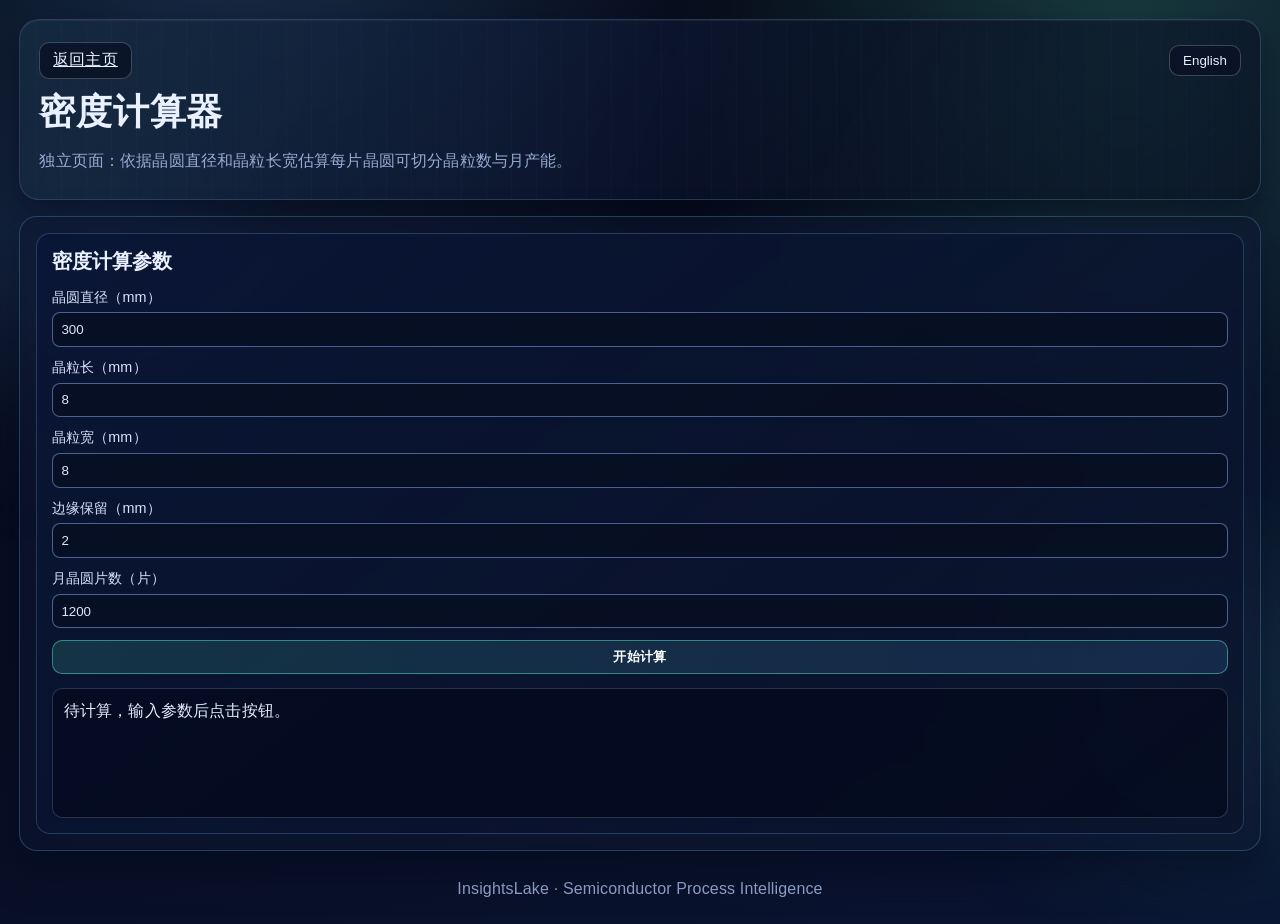
==== docs/density.html @ bc9fe577 "feat: Revamp InsightsLake platform with new density and yield calculators - Updated index.html to re" ====
<!DOCTYPE html>
<html lang="zh-CN">
  <head>
    <meta charset="UTF-8" />
    <meta name="viewport" content="width=device-width, initial-scale=1.0" />
    <title>InsightsLake 密度计算器</title>
    <link rel="stylesheet" href="styles.css" />
  </head>
  <body>
    <div class="noise"></div>
    <div class="orb orb-1"></div>
    <div class="orb orb-2"></div>

    <header class="hero">
      <div class="hero-band">
        <a class="ghost-btn" href="index.html" data-i18n="backHome">返回主页</a>
        <button id="langSwitch" class="ghost-btn" type="button" data-i18n="lang.en">English</button>
      </div>
      <h1 data-i18n="densityPageTitle">密度计算器</h1>
      <p data-i18n="densityPageDesc">独立页面：依据晶圆直径和晶粒长宽估算每片晶圆可切分晶粒数与月产能。</p>
    </header>

    <main class="panel">
      <article class="glass-card">
        <h2 data-i18n="densityFormTitle">密度计算参数</h2>
        <form id="densityForm" autocomplete="off">
          <label>
            <span data-i18n="densityWafer">晶圆直径（mm）</span>
            <input type="number" id="waferDiameter" min="100" max="500" step="10" value="300" />
          </label>
          <label>
            <span data-i18n="densityDieL">晶粒长（mm）</span>
            <input type="number" id="dieLength" min="0.1" step="0.05" value="8" />
          </label>
          <label>
            <span data-i18n="densityDieW">晶粒宽（mm）</span>
            <input type="number" id="dieWidth" min="0.1" step="0.05" value="8" />
          </label>
          <label>
            <span data-i18n="densityEdge">边缘保留（mm）</span>
            <input type="number" id="edgeAllowance" min="0" step="0.5" value="2" />
          </label>
          <label>
            <span data-i18n="waferPerMonth">月晶圆片数（片）</span>
            <input type="number" id="waferPerMonth" min="1" step="1" value="1200" />
          </label>
          <button type="submit" class="primary-btn" data-i18n="btnRunDensity">开始计算</button>
        </form>
        <div class="result" id="densityResult" data-i18n="densityInitial">
          待计算，输入参数后点击按钮。
        </div>
      </article>
    </main>

    <footer>
      <p data-i18n="footer">InsightsLake · Semiconductor Process Intelligence</p>
    </footer>

    <script src="i18n.js"></script>
    <script src="density.js"></script>
  </body>
</html>
---- docs/styles.css ----
:root {
  --bg-1: #050813;
  --bg-2: #0a1432;
  --bg-panel: rgba(13, 22, 49, 0.55);
  --line: rgba(122, 200, 255, 0.25);
  --text-main: #e9f0ff;
  --text-dim: #99aad2;
  --accent-a: #5df7cb;
  --accent-b: #5ea4ff;
  --accent-c: #8a7cff;
  --danger: #ffb347;
  --shadow-soft: rgba(3, 8, 24, 0.55);
  font-family: "Segoe UI", "PingFang SC", "Hiragino Sans GB", "Microsoft YaHei", sans-serif;
}

*,
*::before,
*::after {
  box-sizing: border-box;
}

body {
  margin: 0;
  min-height: 100vh;
  color: var(--text-main);
  background:
    radial-gradient(circle at 18% -8%, rgba(89, 174, 255, 0.22), transparent 35%),
    radial-gradient(circle at 88% 5%, rgba(93, 247, 203, 0.2), transparent 32%),
    linear-gradient(160deg, var(--bg-1), var(--bg-2));
  padding: 1.2rem;
  display: flex;
  flex-direction: column;
  gap: 1rem;
  letter-spacing: 0.01em;
}

.noise {
  position: fixed;
  inset: 0;
  pointer-events: none;
  background-image: radial-gradient(rgba(255, 255, 255, 0.08) 0.8px, transparent 0.8px);
  background-size: 4px 4px;
  opacity: 0.08;
  z-index: -2;
}

.orb {
  position: fixed;
  border-radius: 999px;
  filter: blur(70px);
  opacity: 0.36;
  pointer-events: none;
  z-index: -1;
}

.orb-1 {
  width: 440px;
  height: 440px;
  background: radial-gradient(circle, rgba(94, 164, 255, 0.54), transparent 70%);
  left: -150px;
  top: 40px;
}

.orb-2 {
  width: 520px;
  height: 520px;
  background: radial-gradient(circle, rgba(93, 247, 203, 0.45), transparent 70%);
  right: -190px;
  top: 420px;
}

.hero {
  position: relative;
  overflow: hidden;
  z-index: 0;
  border: 1px solid rgba(149, 190, 255, 0.22);
  background: linear-gradient(136deg, rgba(15, 24, 52, 0.76), rgba(7, 12, 29, 0.55));
  border-radius: 20px;
  padding: 1.35rem 1.2rem;
  box-shadow: inset 0 1px 0 rgba(255, 255, 255, 0.06), 0 16px 36px var(--shadow-soft);
  backdrop-filter: blur(6px);
}

.hero::before {
  content: "";
  position: absolute;
  inset: -8px;
  z-index: -1;
  pointer-events: none;
  background:
    linear-gradient(120deg, rgba(93, 247, 203, 0.15), rgba(93, 164, 255, 0.08) 40%, transparent 68%),
    repeating-linear-gradient(90deg, transparent 0 24px, rgba(93, 164, 255, 0.06) 24px 25px);
  opacity: 0.5;
}

.hero-band {
  display: flex;
  justify-content: space-between;
  align-items: center;
  gap: 1rem;
}

.hero-links {
  margin-top: 0.9rem;
  display: flex;
  gap: 0.6rem;
  flex-wrap: wrap;
}

.eyebrow {
  margin: 0;
  color: var(--accent-b);
  text-transform: uppercase;
  letter-spacing: 0.25em;
  font-size: 0.78rem;
}

h1 {
  margin: 0.55rem 0 0.6rem;
  font-size: clamp(1.6rem, 2.8vw, 2.4rem);
  font-weight: 600;
  letter-spacing: 0.02em;
}

p {
  margin: 0.2rem 0;
  color: var(--text-dim);
  line-height: 1.7;
}

.hero p {
  max-width: 980px;
}

.hero-metrics {
  margin-top: 1rem;
  display: flex;
  gap: 0.8rem;
  flex-wrap: wrap;
}

.hero-metrics div {
  border: 1px solid rgba(148, 195, 255, 0.3);
  border-radius: 10px;
  padding: 0.55rem 0.7rem;
  background: rgba(13, 24, 56, 0.6);
  color: #e8f1ff;
  font-size: 0.9rem;
}

.hero-metrics strong {
  color: #ffffff;
}

.ghost-btn,
.primary-btn {
  border: 1px solid rgba(255, 255, 255, 0.22);
  color: var(--text-main);
  background: rgba(11, 18, 38, 0.8);
  border-radius: 10px;
  padding: 0.45rem 0.8rem;
  cursor: pointer;
  transition: 160ms ease;
}

.ghost-btn:hover,
.primary-btn:hover {
  border-color: var(--accent-b);
  box-shadow: 0 0 0 2px rgba(94, 164, 255, 0.2);
}

.primary-btn {
  border-color: rgba(93, 247, 203, 0.45);
  background: linear-gradient(90deg, rgba(93, 247, 203, 0.14), rgba(93, 164, 255, 0.14));
  color: #fff;
  font-weight: 600;
  letter-spacing: 0.02em;
}

main {
  display: grid;
  gap: 1rem;
}

.panel {
  border: 1px solid var(--line);
  background: var(--bg-panel);
  border-radius: 18px;
  padding: 1rem;
  box-shadow: 0 20px 38px rgba(3, 10, 27, 0.55);
  position: relative;
  animation: riseIn 0.45s ease both;
  backdrop-filter: blur(4px);
}

h2 {
  margin: 0;
  font-size: 1.23rem;
}

.report-grid {
  margin-top: 0.85rem;
  display: grid;
  grid-template-columns: repeat(2, minmax(220px, 1fr));
  gap: 0.75rem;
}

.report-card {
  display: block;
  text-decoration: none;
  border: 1px solid rgba(93, 164, 255, 0.22);
  border-radius: 14px;
  padding: 0.95rem;
  background: linear-gradient(145deg, rgba(17, 31, 68, 0.72), rgba(14, 22, 50, 0.55));
  color: var(--text-main);
  position: relative;
  transition: transform 180ms ease, border-color 180ms ease, box-shadow 180ms ease;
  animation: riseIn 0.45s ease both;
}

.report-card:hover {
  border-color: rgba(93, 247, 203, 0.6);
  box-shadow: 0 12px 24px rgba(93, 247, 203, 0.15);
  transform: translateY(-4px);
}

.report-card .chip {
  display: inline-flex;
  border-radius: 999px;
  padding: 0.2rem 0.55rem;
  margin: 0 0 0.65rem;
  background: rgba(93, 247, 203, 0.2);
  border: 1px solid rgba(93, 247, 203, 0.6);
  font-size: 0.76rem;
  color: #d7fff0;
}

.report-card h3 {
  margin: 0.2rem 0 0.45rem;
}

.report-card span {
  color: var(--accent-b);
  font-size: 0.92rem;
}

.panel-head {
  display: flex;
  justify-content: space-between;
  align-items: flex-end;
  gap: 0.85rem;
  flex-wrap: wrap;
}

.controls {
  display: flex;
  gap: 0.7rem;
  flex-wrap: wrap;
  align-items: center;
}

label {
  color: #d9e3f9;
  font-size: 0.9rem;
  display: flex;
  flex-direction: column;
  gap: 0.35rem;
  min-width: 130px;
}

select,
input {
  border: 1px solid rgba(146, 178, 255, 0.5);
  background: rgba(8, 14, 32, 0.72);
  color: #dbe6ff;
  border-radius: 8px;
  padding: 0.55rem;
  outline: none;
}

select:focus,
input:focus {
  border-color: var(--accent-b);
  box-shadow: 0 0 0 2px rgba(94, 164, 255, 0.15);
}

.muted {
  margin: 0.55rem 0 0.3rem;
  color: #95a9d6;
  font-size: 0.92rem;
}

.table-wrap {
  margin-top: 0.55rem;
  overflow-x: auto;
}

table {
  width: 100%;
  min-width: 1020px;
  border-collapse: collapse;
}

.table-wrap {
  border: 1px solid rgba(95, 151, 255, 0.18);
  border-radius: 12px;
  overflow: auto;
  box-shadow: inset 0 0 0 1px rgba(255, 255, 255, 0.02);
}

th,
td {
  padding: 0.72rem 0.5rem;
  border-bottom: 1px solid rgba(255, 255, 255, 0.09);
  text-align: left;
  white-space: nowrap;
  font-size: 0.9rem;
}

th {
  color: #b8cbfb;
  font-weight: 500;
  background: rgba(9, 16, 35, 0.9);
  position: sticky;
  top: 0;
}

tbody tr:hover {
  background: rgba(255, 255, 255, 0.05);
}

@keyframes riseIn {
  from {
    opacity: 0;
    transform: translateY(14px);
  }
  to {
    opacity: 1;
    transform: translateY(0);
  }
}

@keyframes orbDrift {
  from {
    transform: translateY(0);
  }
  to {
    transform: translateY(24px);
  }
}

.orb-1 {
  animation: orbDrift 18s ease-in-out infinite alternate;
}

.orb-2 {
  animation: orbDrift 20s ease-in-out infinite alternate-reverse;
}

.grid-2 {
  display: grid;
  gap: 0.8rem;
  grid-template-columns: repeat(2, minmax(0, 1fr));
}

.glass-card {
  border: 1px solid rgba(129, 183, 255, 0.24);
  border-radius: 14px;
  padding: 0.9rem;
  background: linear-gradient(142deg, rgba(10, 22, 54, 0.88), rgba(10, 18, 40, 0.56));
}

form {
  display: grid;
  gap: 0.7rem;
  margin-top: 0.8rem;
}

.result {
  margin-top: 0.9rem;
  background: rgba(4, 10, 28, 0.68);
  border: 1px solid rgba(255, 255, 255, 0.16);
  border-radius: 10px;
  padding: 0.7rem;
  min-height: 130px;
  color: #e4edff;
}

.metric-row {
  margin-top: 0.4rem;
  border-top: 1px dashed rgba(255, 255, 255, 0.16);
  padding-top: 0.4rem;
  display: flex;
  justify-content: space-between;
  gap: 0.6rem;
}

.chart-wrap {
  margin-top: 0.9rem;
  border: 1px solid rgba(120, 180, 255, 0.22);
  border-radius: 10px;
  padding: 0.75rem;
  background: rgba(3, 10, 24, 0.68);
}

#yieldChart {
  width: 100%;
  height: 320px;
  border-radius: 8px;
  display: block;
  border: 1px solid rgba(255, 255, 255, 0.1);
}

footer {
  margin-top: 0.3rem;
  text-align: center;
  color: #93a4d0;
}

@media (max-width: 940px) {
  body {
    padding: 0.8rem;
  }

  .grid-2,
  .report-grid {
    grid-template-columns: 1fr;
  }

  .hero {
    border-radius: 16px;
  }

  .hero-links {
    flex-direction: column;
    align-items: flex-start;
  }

  .table-wrap {
    border-radius: 10px;
  }
}
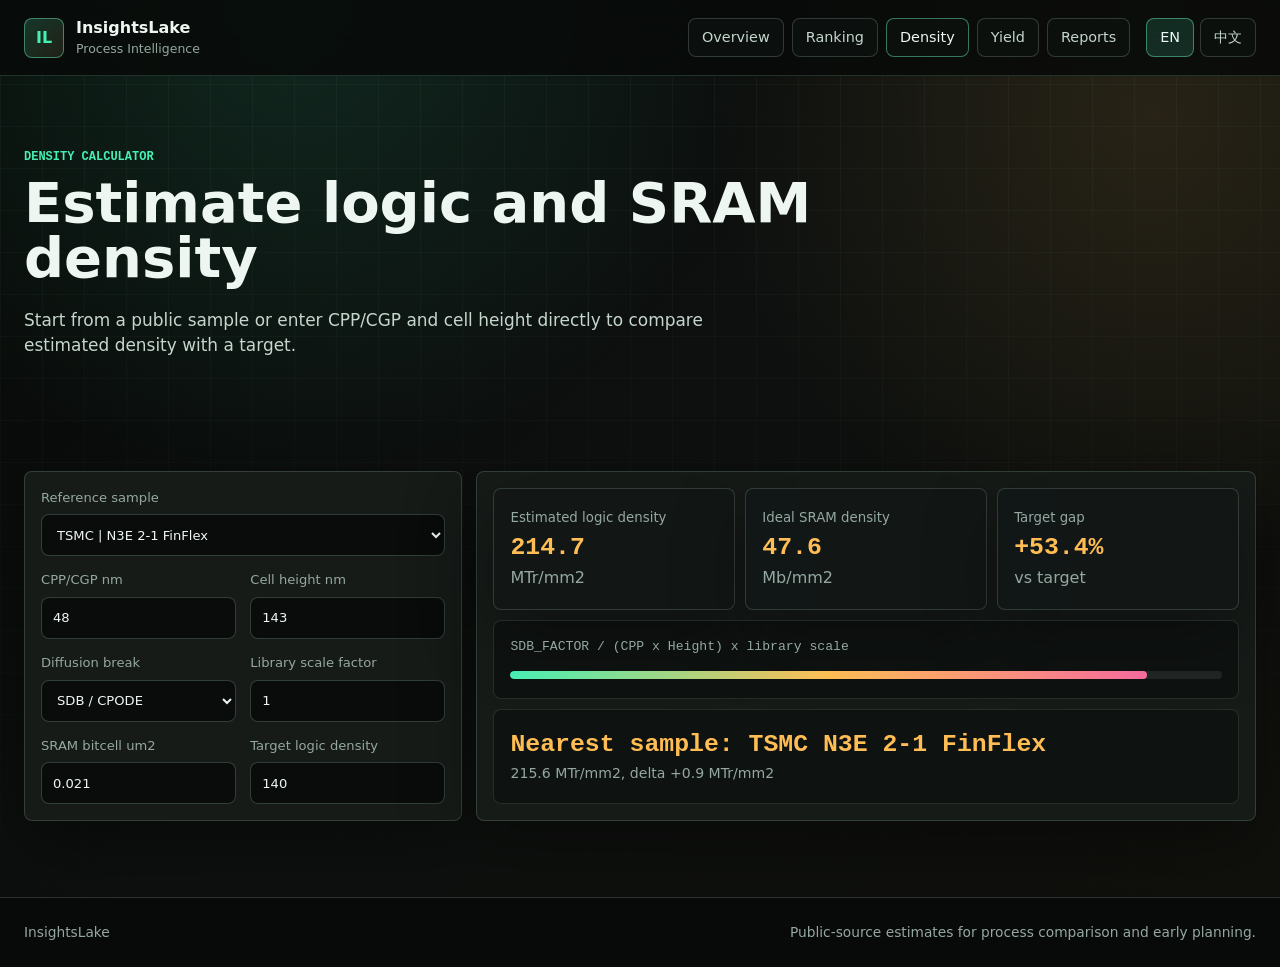
==== commit f2be2bc2: "Refactor documentation structure and add new pages for density calculator, ranking, yield analyzer, " ====
--- a/docs/density.html
+++ b/docs/density.html
@@ -1,62 +1,115 @@
-<!DOCTYPE html>
-<html lang="zh-CN">
+<!doctype html>
+<html lang="en">
   <head>
-    <meta charset="UTF-8" />
-    <meta name="viewport" content="width=device-width, initial-scale=1.0" />
-    <title>InsightsLake 密度计算器</title>
-    <link rel="stylesheet" href="styles.css" />
+    <meta charset="utf-8" />
+    <meta name="viewport" content="width=device-width, initial-scale=1" />
+    <title>Density Calculator | InsightsLake</title>
+    <meta name="description" content="Logic and SRAM density calculator for semiconductor process planning." />
+    <link rel="stylesheet" href="assets/css/styles.css" />
   </head>
-  <body>
-    <div class="noise"></div>
-    <div class="orb orb-1"></div>
-    <div class="orb orb-2"></div>
+  <body data-page="density">
+    <div class="shell-grid" aria-hidden="true"></div>
 
-    <header class="hero">
-      <div class="hero-band">
-        <a class="ghost-btn" href="index.html" data-i18n="backHome">返回主页</a>
-        <button id="langSwitch" class="ghost-btn" type="button" data-i18n="lang.en">English</button>
+    <header class="topbar">
+      <a class="brand" href="index.html" aria-label="InsightsLake">
+        <span class="brand-mark">IL</span>
+        <span>
+          <strong>InsightsLake</strong>
+          <small data-i18n="brand.subtitle">Process Intelligence</small>
+        </span>
+      </a>
+      <nav class="nav-links" aria-label="Primary navigation">
+        <a data-nav="home" data-i18n="nav.home" href="index.html">Overview</a>
+        <a data-nav="ranking" data-i18n="nav.ranking" href="ranking.html">Ranking</a>
+        <a data-nav="density" data-i18n="nav.density" href="density.html">Density</a>
+        <a data-nav="yield" data-i18n="nav.yield" href="yield.html">Yield</a>
+        <a data-nav="reports" data-i18n="nav.reports" href="reports.html">Reports</a>
+      </nav>
+      <div class="lang-switch" aria-label="Language">
+        <button type="button" data-lang="en">EN</button>
+        <button type="button" data-lang="zh">中文</button>
       </div>
-      <h1 data-i18n="densityPageTitle">密度计算器</h1>
-      <p data-i18n="densityPageDesc">独立页面：依据晶圆直径和晶粒长宽估算每片晶圆可切分晶粒数与月产能。</p>
     </header>
 
-    <main class="panel">
-      <article class="glass-card">
-        <h2 data-i18n="densityFormTitle">密度计算参数</h2>
-        <form id="densityForm" autocomplete="off">
-          <label>
-            <span data-i18n="densityWafer">晶圆直径（mm）</span>
-            <input type="number" id="waferDiameter" min="100" max="500" step="10" value="300" />
-          </label>
-          <label>
-            <span data-i18n="densityDieL">晶粒长（mm）</span>
-            <input type="number" id="dieLength" min="0.1" step="0.05" value="8" />
-          </label>
-          <label>
-            <span data-i18n="densityDieW">晶粒宽（mm）</span>
-            <input type="number" id="dieWidth" min="0.1" step="0.05" value="8" />
-          </label>
-          <label>
-            <span data-i18n="densityEdge">边缘保留（mm）</span>
-            <input type="number" id="edgeAllowance" min="0" step="0.5" value="2" />
-          </label>
-          <label>
-            <span data-i18n="waferPerMonth">月晶圆片数（片）</span>
-            <input type="number" id="waferPerMonth" min="1" step="1" value="1200" />
-          </label>
-          <button type="submit" class="primary-btn" data-i18n="btnRunDensity">开始计算</button>
-        </form>
-        <div class="result" id="densityResult" data-i18n="densityInitial">
-          待计算，输入参数后点击按钮。
+    <main>
+      <section class="page-hero">
+        <p class="eyebrow" data-i18n="density.eyebrow">DENSITY CALCULATOR</p>
+        <h1 data-i18n="density.title">Estimate logic and SRAM density</h1>
+        <p class="lead" data-i18n="density.lead">
+          Start from a public sample or enter CPP/CGP and cell height directly to compare estimated density with a target.
+        </p>
+      </section>
+
+      <section class="tool-band page-section">
+        <div class="tool-grid">
+          <form id="densityForm" class="tool-panel">
+            <label class="wide">
+              <span data-i18n="density.reference">Reference sample</span>
+              <select id="presetSelect"></select>
+            </label>
+            <label>
+              <span>CPP/CGP nm</span>
+              <input id="cppInput" type="number" min="1" step="0.1" value="51" />
+            </label>
+            <label>
+              <span>Cell height nm</span>
+              <input id="heightInput" type="number" min="1" step="0.1" value="210" />
+            </label>
+            <label>
+              <span>Diffusion break</span>
+              <select id="breakModel">
+                <option value="sdb">SDB / CPODE</option>
+                <option value="ddb">DDB</option>
+              </select>
+            </label>
+            <label>
+              <span data-i18n="density.scale">Library scale factor</span>
+              <input id="libraryScale" type="number" min="0.2" max="2" step="0.01" value="1" />
+            </label>
+            <label>
+              <span>SRAM bitcell um2</span>
+              <input id="sramCellInput" type="number" min="0.001" step="0.001" value="0.021" />
+            </label>
+            <label>
+              <span data-i18n="density.target">Target logic density</span>
+              <input id="targetDensity" type="number" min="1" step="1" value="140" />
+            </label>
+          </form>
+
+          <div class="result-panel density-results">
+            <article>
+              <small data-i18n="density.estimatedLogic">Estimated logic density</small>
+              <strong id="calcLogicDensity">--</strong>
+              <span>MTr/mm2</span>
+            </article>
+            <article>
+              <small data-i18n="density.idealSram">Ideal SRAM density</small>
+              <strong id="calcSramDensity">--</strong>
+              <span>Mb/mm2</span>
+            </article>
+            <article>
+              <small data-i18n="density.targetGap">Target gap</small>
+              <strong id="calcGap">--</strong>
+              <span>vs target</span>
+            </article>
+            <div class="formula-box">
+              <span id="formulaLabel">SDB_FACTOR / (CPP x Height)</span>
+              <div class="scale-track">
+                <span id="densityNeedle"></span>
+              </div>
+            </div>
+            <div id="nearestMatch" class="nearest-match"></div>
+          </div>
         </div>
-      </article>
+      </section>
     </main>
 
-    <footer>
-      <p data-i18n="footer">InsightsLake · Semiconductor Process Intelligence</p>
+    <footer class="site-footer">
+      <span>InsightsLake</span>
+      <span data-i18n="footer.note">Public-source estimates for process comparison and early planning.</span>
     </footer>
 
-    <script src="i18n.js"></script>
-    <script src="density.js"></script>
+    <script src="assets/js/process-data.js"></script>
+    <script src="assets/js/app.js" defer></script>
   </body>
 </html>
--- a/docs/assets/css/styles.css
+++ b/docs/assets/css/styles.css
@@ -0,0 +1,870 @@
+:root {
+  color-scheme: dark;
+  --bg: #080a09;
+  --bg-2: #0e1110;
+  --panel: rgba(18, 24, 22, 0.86);
+  --panel-strong: rgba(23, 29, 26, 0.96);
+  --line: rgba(146, 177, 161, 0.24);
+  --line-strong: rgba(103, 235, 184, 0.48);
+  --text: #edf6f0;
+  --muted: #95a8a0;
+  --soft: #c5d6cd;
+  --green: #46efb4;
+  --lime: #b9f46b;
+  --amber: #ffbd54;
+  --pink: #f56b9d;
+  --aqua: #6adbe6;
+  --danger: #ff7568;
+  --shadow: 0 24px 70px rgba(0, 0, 0, 0.34);
+}
+
+* {
+  box-sizing: border-box;
+}
+
+html {
+  scroll-behavior: smooth;
+}
+
+body {
+  min-width: 320px;
+  margin: 0;
+  overflow-x: hidden;
+  background:
+    radial-gradient(circle at 22% 0%, rgba(70, 239, 180, 0.13), transparent 30rem),
+    radial-gradient(circle at 90% 12%, rgba(255, 189, 84, 0.11), transparent 28rem),
+    linear-gradient(135deg, #070907 0%, #0d100f 46%, #10100c 100%);
+  color: var(--text);
+  font-family:
+    Inter, ui-sans-serif, system-ui, -apple-system, BlinkMacSystemFont, "Segoe UI",
+    "Microsoft YaHei", sans-serif;
+  font-size: 16px;
+  line-height: 1.5;
+  letter-spacing: 0;
+}
+
+a {
+  color: inherit;
+  text-decoration: none;
+}
+
+button,
+input,
+select {
+  font: inherit;
+  letter-spacing: 0;
+}
+
+.shell-grid {
+  position: fixed;
+  inset: 0;
+  pointer-events: none;
+  background-image:
+    linear-gradient(rgba(120, 170, 150, 0.07) 1px, transparent 1px),
+    linear-gradient(90deg, rgba(120, 170, 150, 0.07) 1px, transparent 1px);
+  background-size: 42px 42px;
+  mask-image: linear-gradient(to bottom, rgba(0, 0, 0, 0.88), rgba(0, 0, 0, 0.16));
+}
+
+.topbar {
+  position: sticky;
+  top: 0;
+  z-index: 20;
+  display: flex;
+  align-items: center;
+  justify-content: space-between;
+  gap: 16px;
+  min-height: 76px;
+  padding: 14px max(24px, calc((100vw - 1240px) / 2));
+  border-bottom: 1px solid rgba(128, 185, 160, 0.22);
+  background: rgba(8, 10, 9, 0.84);
+  backdrop-filter: blur(18px);
+}
+
+.brand {
+  display: inline-flex;
+  align-items: center;
+  gap: 12px;
+  min-width: 0;
+}
+
+.brand-mark {
+  display: grid;
+  width: 40px;
+  height: 40px;
+  place-items: center;
+  border: 1px solid var(--line-strong);
+  border-radius: 8px;
+  background:
+    linear-gradient(135deg, rgba(70, 239, 180, 0.16), rgba(255, 189, 84, 0.08)),
+    #0d1310;
+  color: var(--green);
+  font-weight: 800;
+}
+
+.brand strong,
+.brand small {
+  display: block;
+}
+
+.brand strong {
+  font-size: 1rem;
+}
+
+.brand small {
+  color: var(--muted);
+  font-size: 0.78rem;
+}
+
+.nav-links {
+  display: flex;
+  flex-wrap: wrap;
+  gap: 8px;
+  justify-content: flex-end;
+  margin-left: auto;
+}
+
+.nav-links a,
+.command,
+.lang-switch button {
+  display: inline-flex;
+  align-items: center;
+  justify-content: center;
+  min-height: 38px;
+  padding: 8px 13px;
+  border: 1px solid rgba(143, 171, 158, 0.28);
+  border-radius: 8px;
+  background: rgba(14, 18, 17, 0.72);
+  color: var(--soft);
+  font-size: 0.9rem;
+  white-space: nowrap;
+}
+
+.nav-links a:hover,
+.nav-links a.active,
+.command:hover,
+.lang-switch button:hover,
+.lang-switch button.active {
+  border-color: var(--line-strong);
+  color: var(--text);
+}
+
+.lang-switch {
+  display: inline-flex;
+  gap: 6px;
+  flex: 0 0 auto;
+}
+
+.lang-switch button {
+  cursor: pointer;
+}
+
+.lang-switch button.active {
+  background: rgba(70, 239, 180, 0.14);
+}
+
+.command.primary {
+  border-color: rgba(70, 239, 180, 0.7);
+  background: linear-gradient(135deg, rgba(70, 239, 180, 0.18), rgba(185, 244, 107, 0.08));
+  color: #eafff6;
+}
+
+main {
+  position: relative;
+  z-index: 1;
+}
+
+section {
+  padding-right: max(24px, calc((100vw - 1240px) / 2));
+  padding-left: max(24px, calc((100vw - 1240px) / 2));
+}
+
+.overview-band {
+  min-height: calc(100vh - 76px);
+  padding-top: 36px;
+  padding-bottom: 30px;
+  border-bottom: 1px solid rgba(128, 185, 160, 0.18);
+}
+
+.overview-layout {
+  display: grid;
+  grid-template-columns: minmax(300px, 0.9fr) minmax(520px, 1.35fr);
+  gap: 34px;
+  align-items: center;
+  min-height: calc(100vh - 142px);
+}
+
+.eyebrow {
+  margin: 0 0 10px;
+  color: var(--green);
+  font-family: "Segoe UI Mono", Consolas, monospace;
+  font-size: 0.75rem;
+  font-weight: 700;
+}
+
+h1,
+h2,
+h3,
+p {
+  letter-spacing: 0;
+}
+
+h1 {
+  max-width: 650px;
+  margin: 0;
+  font-size: 4.7rem;
+  line-height: 0.98;
+}
+
+h2 {
+  margin: 0;
+  font-size: 2.15rem;
+  line-height: 1.1;
+}
+
+h3 {
+  margin: 0;
+  font-size: 1rem;
+}
+
+.lead {
+  max-width: 650px;
+  margin: 22px 0 0;
+  color: var(--soft);
+  font-size: 1.06rem;
+}
+
+.page-hero {
+  padding-top: 72px;
+  padding-bottom: 36px;
+}
+
+.page-hero h1 {
+  max-width: 860px;
+  font-size: 3.5rem;
+}
+
+.page-hero .lead {
+  max-width: 760px;
+}
+
+.page-section {
+  padding-top: 26px;
+}
+
+.report-actions {
+  display: flex;
+  flex-wrap: wrap;
+  gap: 10px;
+  margin-top: 28px;
+}
+
+.telemetry {
+  display: grid;
+  gap: 14px;
+}
+
+.kpi-strip {
+  display: grid;
+  grid-template-columns: repeat(4, minmax(0, 1fr));
+  gap: 10px;
+}
+
+.kpi-strip article,
+.result-panel article {
+  min-width: 0;
+  border: 1px solid var(--line);
+  border-radius: 8px;
+  background: rgba(18, 24, 22, 0.82);
+  box-shadow: var(--shadow);
+}
+
+.kpi-strip article {
+  padding: 16px;
+}
+
+.kpi-strip span,
+.result-panel strong {
+  display: block;
+  overflow-wrap: anywhere;
+  color: var(--text);
+  font-family: "Segoe UI Mono", Consolas, monospace;
+  font-size: 1.55rem;
+  font-weight: 800;
+}
+
+.kpi-strip small,
+.result-panel small,
+.result-panel span,
+.report-card small,
+.foundry-card small {
+  color: var(--muted);
+}
+
+.wafer-stage {
+  position: relative;
+  overflow: hidden;
+  min-height: 420px;
+  border: 1px solid rgba(103, 235, 184, 0.28);
+  border-radius: 8px;
+  background:
+    linear-gradient(135deg, rgba(70, 239, 180, 0.08), rgba(245, 107, 157, 0.05)),
+    rgba(10, 14, 13, 0.92);
+  box-shadow: var(--shadow);
+}
+
+#waferCanvas {
+  display: block;
+  width: 100%;
+  height: 100%;
+  min-height: 420px;
+}
+
+.wafer-readout {
+  position: absolute;
+  right: 18px;
+  bottom: 18px;
+  width: min(260px, calc(100% - 36px));
+  padding: 14px;
+  border: 1px solid rgba(255, 189, 84, 0.36);
+  border-radius: 8px;
+  background: rgba(9, 11, 10, 0.78);
+  backdrop-filter: blur(14px);
+}
+
+.wafer-readout span,
+.wafer-readout small,
+.wafer-readout strong {
+  display: block;
+}
+
+.wafer-readout strong {
+  color: var(--amber);
+  font-family: "Segoe UI Mono", Consolas, monospace;
+  font-size: 2rem;
+}
+
+.insight-band,
+.workbench-band,
+.tool-band,
+.reports-band {
+  padding-top: 76px;
+  padding-bottom: 76px;
+}
+
+.insight-band,
+.tool-band.alt {
+  background: linear-gradient(180deg, rgba(15, 18, 16, 0.64), rgba(10, 12, 11, 0.28));
+}
+
+.section-head {
+  display: flex;
+  align-items: end;
+  justify-content: space-between;
+  gap: 24px;
+  margin-bottom: 24px;
+}
+
+.section-head.compact {
+  margin-bottom: 18px;
+}
+
+.foundry-grid {
+  display: grid;
+  grid-template-columns: repeat(6, minmax(0, 1fr));
+  gap: 10px;
+}
+
+.foundry-card {
+  min-width: 0;
+  padding: 16px;
+  border: 1px solid var(--line);
+  border-radius: 8px;
+  background: var(--panel);
+}
+
+.foundry-card strong {
+  display: block;
+  overflow-wrap: anywhere;
+}
+
+.foundry-card .mini-meter,
+.scale-track {
+  position: relative;
+  overflow: hidden;
+  height: 8px;
+  margin-top: 14px;
+  border-radius: 999px;
+  background: rgba(255, 255, 255, 0.08);
+}
+
+.foundry-card .mini-meter span,
+.scale-track span {
+  position: absolute;
+  inset: 0 auto 0 0;
+  width: 0%;
+  border-radius: inherit;
+  background: linear-gradient(90deg, var(--green), var(--amber), var(--pink));
+}
+
+.control-rail {
+  display: grid;
+  grid-template-columns: 1.25fr 1fr 1fr 140px;
+  gap: 10px;
+  margin-bottom: 14px;
+}
+
+.ranking-controls {
+  grid-template-columns: 1.25fr 1fr 1fr 160px;
+}
+
+label {
+  display: grid;
+  gap: 7px;
+  min-width: 0;
+  color: var(--muted);
+  font-size: 0.82rem;
+}
+
+input,
+select {
+  width: 100%;
+  min-height: 42px;
+  border: 1px solid rgba(143, 171, 158, 0.3);
+  border-radius: 8px;
+  background: rgba(8, 10, 9, 0.82);
+  color: var(--text);
+  outline: none;
+  padding: 9px 11px;
+}
+
+input:focus,
+select:focus {
+  border-color: var(--green);
+  box-shadow: 0 0 0 3px rgba(70, 239, 180, 0.12);
+}
+
+.ranking-layout {
+  display: grid;
+  grid-template-columns: minmax(360px, 0.9fr) minmax(520px, 1.1fr);
+  gap: 14px;
+}
+
+.rank-panel,
+.table-panel,
+.tool-panel,
+.result-panel {
+  border: 1px solid var(--line);
+  border-radius: 8px;
+  background: var(--panel-strong);
+  box-shadow: var(--shadow);
+}
+
+.panel-head {
+  display: flex;
+  align-items: center;
+  justify-content: space-between;
+  gap: 12px;
+  min-height: 54px;
+  padding: 15px 16px;
+  border-bottom: 1px solid var(--line);
+}
+
+.panel-head span {
+  color: var(--amber);
+  font-family: "Segoe UI Mono", Consolas, monospace;
+  font-size: 0.86rem;
+}
+
+.ranking-list {
+  display: grid;
+  gap: 8px;
+  padding: 12px;
+}
+
+.rank-row {
+  display: grid;
+  grid-template-columns: 42px minmax(0, 1fr) 94px;
+  gap: 10px;
+  align-items: center;
+  min-height: 74px;
+  padding: 11px;
+  border: 1px solid rgba(143, 171, 158, 0.16);
+  border-radius: 8px;
+  background: rgba(7, 10, 9, 0.46);
+}
+
+.rank-index {
+  color: var(--green);
+  font-family: "Segoe UI Mono", Consolas, monospace;
+  font-weight: 800;
+}
+
+.rank-main {
+  min-width: 0;
+}
+
+.rank-main strong,
+.rank-main span {
+  display: block;
+  overflow: hidden;
+  text-overflow: ellipsis;
+  white-space: nowrap;
+}
+
+.rank-main span {
+  color: var(--muted);
+  font-size: 0.8rem;
+}
+
+.rank-value {
+  text-align: right;
+}
+
+.rank-value strong {
+  display: block;
+  color: var(--amber);
+  font-family: "Segoe UI Mono", Consolas, monospace;
+}
+
+.rank-value small {
+  color: var(--muted);
+}
+
+.rank-bar {
+  grid-column: 2 / 4;
+  overflow: hidden;
+  height: 6px;
+  border-radius: 999px;
+  background: rgba(255, 255, 255, 0.08);
+}
+
+.rank-bar span {
+  display: block;
+  width: 0%;
+  height: 100%;
+  border-radius: inherit;
+  background: linear-gradient(90deg, var(--green), var(--amber));
+}
+
+.data-table-wrap {
+  overflow: auto;
+  max-height: 980px;
+}
+
+table {
+  width: 100%;
+  border-collapse: collapse;
+  min-width: 780px;
+  font-size: 0.86rem;
+}
+
+th,
+td {
+  padding: 11px 12px;
+  border-bottom: 1px solid rgba(143, 171, 158, 0.14);
+  text-align: left;
+  vertical-align: top;
+}
+
+th {
+  position: sticky;
+  top: 0;
+  z-index: 2;
+  background: #111713;
+  color: var(--green);
+  font-size: 0.75rem;
+  text-transform: uppercase;
+}
+
+td {
+  color: var(--soft);
+}
+
+.numeric {
+  color: var(--text);
+  font-family: "Segoe UI Mono", Consolas, monospace;
+  text-align: right;
+  white-space: nowrap;
+}
+
+.confidence {
+  display: inline-flex;
+  align-items: center;
+  min-height: 24px;
+  padding: 3px 8px;
+  border: 1px solid rgba(143, 171, 158, 0.2);
+  border-radius: 999px;
+  color: var(--soft);
+  font-size: 0.76rem;
+  white-space: nowrap;
+}
+
+.tool-grid {
+  display: grid;
+  grid-template-columns: minmax(300px, 0.72fr) minmax(520px, 1.28fr);
+  gap: 14px;
+  align-items: stretch;
+}
+
+.tool-panel {
+  display: grid;
+  grid-template-columns: repeat(2, minmax(0, 1fr));
+  gap: 14px;
+  align-content: start;
+  padding: 16px;
+}
+
+.tool-panel .wide {
+  grid-column: 1 / -1;
+}
+
+.result-panel {
+  display: grid;
+  grid-template-columns: repeat(3, minmax(0, 1fr));
+  gap: 10px;
+  padding: 16px;
+}
+
+.yield-results {
+  grid-template-columns: repeat(4, minmax(0, 1fr));
+}
+
+.result-panel article {
+  padding: 16px;
+}
+
+.result-panel strong {
+  color: var(--amber);
+}
+
+.formula-box,
+.nearest-match,
+.yield-chart-wrap,
+.wafer-map-wrap {
+  grid-column: 1 / -1;
+  border: 1px solid rgba(143, 171, 158, 0.18);
+  border-radius: 8px;
+  background: rgba(7, 10, 9, 0.48);
+}
+
+.formula-box {
+  padding: 16px;
+}
+
+.formula-box > span {
+  display: block;
+  margin-bottom: 12px;
+  color: var(--muted);
+  font-family: "Segoe UI Mono", Consolas, monospace;
+  font-size: 0.82rem;
+}
+
+.nearest-match {
+  min-height: 86px;
+  padding: 16px;
+}
+
+.nearest-match strong,
+.nearest-match span {
+  display: block;
+}
+
+.nearest-match span {
+  color: var(--muted);
+  font-size: 0.88rem;
+}
+
+.yield-chart-wrap,
+.wafer-map-wrap {
+  overflow: hidden;
+  padding: 10px;
+}
+
+.yield-chart-wrap {
+  min-height: 280px;
+}
+
+.wafer-map-wrap {
+  min-height: 420px;
+}
+
+#yieldCanvas {
+  display: block;
+  width: 100%;
+  height: 280px;
+}
+
+#waferCutCanvas {
+  display: block;
+  width: 100%;
+  height: 420px;
+}
+
+.reports-band {
+  background: linear-gradient(180deg, rgba(9, 12, 11, 0.18), rgba(13, 15, 12, 0.68));
+}
+
+.report-grid {
+  display: grid;
+  grid-template-columns: repeat(2, minmax(0, 1fr));
+  gap: 14px;
+}
+
+.report-card {
+  display: grid;
+  gap: 10px;
+  min-height: 170px;
+  padding: 22px;
+  border: 1px solid var(--line);
+  border-radius: 8px;
+  background:
+    linear-gradient(135deg, rgba(70, 239, 180, 0.11), rgba(245, 107, 157, 0.07)),
+    var(--panel-strong);
+  box-shadow: var(--shadow);
+}
+
+.report-card:hover {
+  border-color: var(--line-strong);
+}
+
+.report-card span {
+  width: max-content;
+  min-height: 28px;
+  padding: 4px 9px;
+  border: 1px solid rgba(255, 189, 84, 0.42);
+  border-radius: 999px;
+  color: var(--amber);
+  font-family: "Segoe UI Mono", Consolas, monospace;
+  font-size: 0.76rem;
+}
+
+.report-card strong {
+  font-size: 1.16rem;
+}
+
+.site-footer {
+  position: relative;
+  z-index: 1;
+  display: flex;
+  flex-wrap: wrap;
+  justify-content: space-between;
+  gap: 12px;
+  padding: 24px max(24px, calc((100vw - 1240px) / 2));
+  border-top: 1px solid var(--line);
+  color: var(--muted);
+  background: #080a09;
+  font-size: 0.86rem;
+}
+
+.empty-state {
+  padding: 18px;
+  color: var(--muted);
+}
+
+@media (max-width: 1080px) {
+  .overview-layout,
+  .ranking-layout,
+  .tool-grid {
+    grid-template-columns: 1fr;
+  }
+
+  .overview-layout {
+    min-height: auto;
+  }
+
+  h1 {
+    font-size: 3.4rem;
+  }
+
+  .foundry-grid {
+    grid-template-columns: repeat(3, minmax(0, 1fr));
+  }
+
+  .control-rail {
+    grid-template-columns: repeat(2, minmax(0, 1fr));
+  }
+}
+
+@media (max-width: 760px) {
+  .topbar {
+    position: relative;
+    align-items: flex-start;
+    flex-direction: column;
+  }
+
+  .nav-links {
+    justify-content: flex-start;
+    margin-left: 0;
+  }
+
+  .lang-switch {
+    width: 100%;
+  }
+
+  .lang-switch button {
+    flex: 1;
+  }
+
+  .overview-band {
+    min-height: auto;
+    padding-top: 26px;
+  }
+
+  .overview-layout {
+    gap: 22px;
+  }
+
+  h1 {
+    font-size: 2.45rem;
+  }
+
+  .page-hero h1 {
+    font-size: 2.35rem;
+  }
+
+  h2 {
+    font-size: 1.7rem;
+  }
+
+  .lead {
+    font-size: 1rem;
+  }
+
+  .kpi-strip,
+  .foundry-grid,
+  .control-rail,
+  .tool-panel,
+  .result-panel,
+  .yield-results,
+  .report-grid {
+    grid-template-columns: 1fr;
+  }
+
+  .wafer-stage,
+  #waferCanvas {
+    min-height: 340px;
+  }
+
+  #waferCutCanvas {
+    height: 360px;
+  }
+
+  .rank-row {
+    grid-template-columns: 34px minmax(0, 1fr);
+  }
+
+  .rank-value {
+    grid-column: 2;
+    text-align: left;
+  }
+
+  .rank-bar {
+    grid-column: 1 / -1;
+  }
+
+  .section-head {
+    align-items: flex-start;
+    flex-direction: column;
+  }
+}
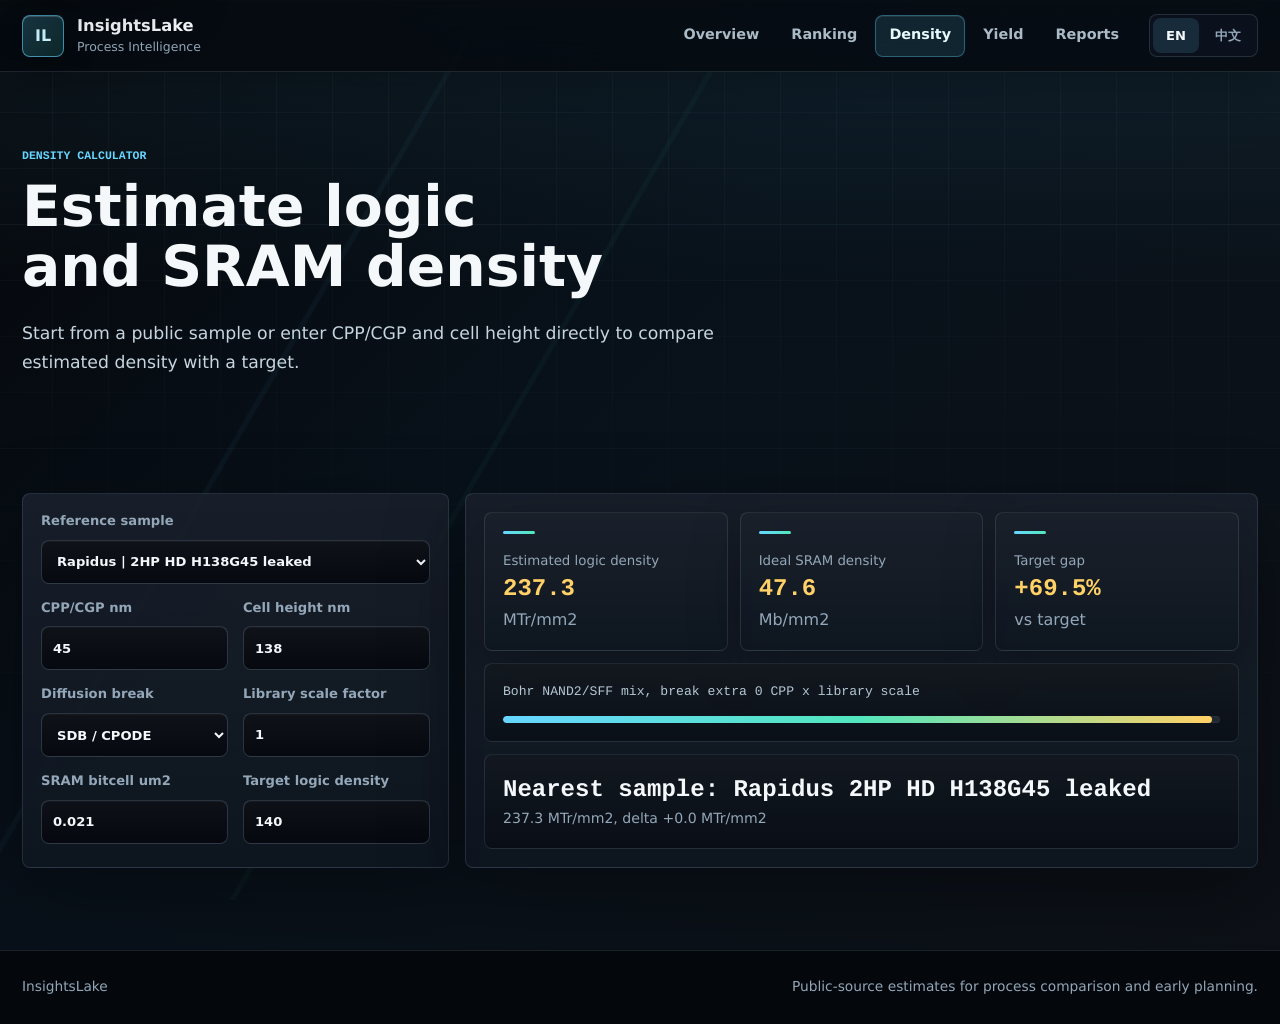
==== commit 3892d954: "Visual refresh: dark theme CSS + skip links Add a 2026 visual refresh dark theme to docs/assets/css/" ====
--- a/docs/density.html
+++ b/docs/density.html
@@ -8,6 +8,7 @@
     <link rel="stylesheet" href="assets/css/styles.css" />
   </head>
   <body data-page="density">
+    <a class="skip-link" href="#mainContent">Skip to content</a>
     <div class="shell-grid" aria-hidden="true"></div>
 
     <header class="topbar">
@@ -31,7 +32,7 @@
       </div>
     </header>
 
-    <main>
+    <main id="mainContent" tabindex="-1">
       <section class="page-hero">
         <p class="eyebrow" data-i18n="density.eyebrow">DENSITY CALCULATOR</p>
         <h1 data-i18n="density.title">Estimate logic and SRAM density</h1>
--- a/docs/assets/css/styles.css
+++ b/docs/assets/css/styles.css
@@ -24,6 +24,8 @@
 
 html {
   scroll-behavior: smooth;
+  -webkit-text-size-adjust: 100%;
+  text-size-adjust: 100%;
 }
 
 body {
@@ -121,6 +123,7 @@
   flex-wrap: wrap;
   gap: 8px;
   justify-content: flex-end;
+  min-width: 0;
   margin-left: auto;
 }
 
@@ -194,6 +197,16 @@
   min-height: calc(100vh - 142px);
 }
 
+.overview-copy,
+.telemetry,
+.kpi-strip,
+.wafer-stage,
+.page-hero,
+.report-actions,
+.section-head {
+  min-width: 0;
+}
+
 .eyebrow {
   margin: 0 0 10px;
   color: var(--green);
@@ -232,6 +245,7 @@
   margin: 22px 0 0;
   color: var(--soft);
   font-size: 1.06rem;
+  overflow-wrap: break-word;
 }
 
 .page-hero {
@@ -415,7 +429,7 @@
 }
 
 .ranking-controls {
-  grid-template-columns: 1.25fr 1fr 1fr 160px;
+  grid-template-columns: 1.15fr 1fr 1fr 1fr 1fr 140px;
 }
 
 label {
@@ -448,12 +462,14 @@
   display: grid;
   grid-template-columns: minmax(360px, 0.9fr) minmax(520px, 1.1fr);
   gap: 14px;
+  min-width: 0;
 }
 
 .rank-panel,
 .table-panel,
 .tool-panel,
 .result-panel {
+  min-width: 0;
   border: 1px solid var(--line);
   border-radius: 8px;
   background: var(--panel-strong);
@@ -548,7 +564,10 @@
 }
 
 .data-table-wrap {
+  width: 100%;
   overflow: auto;
+  overscroll-behavior-x: contain;
+  -webkit-overflow-scrolling: touch;
   max-height: 980px;
 }
 
@@ -600,11 +619,17 @@
   white-space: nowrap;
 }
 
+.confidence.review {
+  border-color: rgba(255, 189, 84, 0.5);
+  color: var(--amber);
+}
+
 .tool-grid {
   display: grid;
   grid-template-columns: minmax(300px, 0.72fr) minmax(520px, 1.28fr);
   gap: 14px;
   align-items: stretch;
+  min-width: 0;
 }
 
 .tool-panel {
@@ -619,6 +644,33 @@
   grid-column: 1 / -1;
 }
 
+.form-section {
+  display: flex;
+  align-items: center;
+  min-height: 28px;
+  padding-top: 6px;
+  border-top: 1px solid rgba(143, 171, 158, 0.18);
+  color: var(--text);
+}
+
+.form-section:first-child {
+  padding-top: 0;
+  border-top: 0;
+}
+
+.check-row {
+  display: flex;
+  align-items: center;
+  gap: 10px;
+  min-height: 42px;
+}
+
+.check-row input {
+  width: 17px;
+  min-height: 17px;
+  accent-color: var(--amber);
+}
+
 .result-panel {
   display: grid;
   grid-template-columns: repeat(3, minmax(0, 1fr));
@@ -640,7 +692,6 @@
 
 .formula-box,
 .nearest-match,
-.yield-chart-wrap,
 .wafer-map-wrap {
   grid-column: 1 / -1;
   border: 1px solid rgba(143, 171, 158, 0.18);
@@ -675,34 +726,169 @@
   font-size: 0.88rem;
 }
 
-.yield-chart-wrap,
 .wafer-map-wrap {
   overflow: hidden;
   padding: 10px;
 }
 
-.yield-chart-wrap {
-  min-height: 280px;
-}
-
 .wafer-map-wrap {
+  min-height: 520px;
+}
+
+#waferCutCanvas,
+#logicWaferStackCanvas,
+#standardReticleCanvas,
+#logicReticleCanvas {
+  display: block;
+  max-width: 100%;
+  height: auto;
+  margin: 0 auto;
+}
+
+.logicfolding-band {
+  padding-top: 32px;
+}
+
+.logicfolding-grid {
+  display: grid;
+  grid-template-columns: minmax(300px, 0.48fr) minmax(620px, 1.52fr);
+  gap: 14px;
+  align-items: start;
+  max-width: 1240px;
+  margin: 0 auto;
+}
+
+.logicfolding-panel {
+  position: sticky;
+  top: 92px;
+  max-height: calc(100vh - 110px);
+  overflow: auto;
+  scrollbar-width: thin;
+}
+
+.logicfolding-results {
+  grid-template-columns: repeat(4, minmax(0, 1fr));
+}
+
+.wafer-stack-wrap {
+  min-height: 660px;
+}
+
+.layer-controls,
+.bonding-controls {
+  display: grid;
+  gap: 10px;
+}
+
+.layer-card,
+.bond-card {
+  min-width: 0;
+  padding: 12px;
+  border: 1px solid rgba(143, 171, 158, 0.2);
+  border-radius: 8px;
+  background: rgba(7, 10, 9, 0.34);
+}
+
+.layer-card {
+  display: grid;
+  grid-template-columns: 1fr;
+  gap: 10px;
+}
+
+.layer-card strong {
+  color: var(--green);
+}
+
+.reticle-results {
+  grid-column: 1 / -1;
+  display: grid;
+  gap: 14px;
+  min-width: 0;
+  padding-top: 20px;
+  border-top: 1px solid rgba(143, 171, 158, 0.22);
+}
+
+.reticle-canvas-wrap {
+  overflow: hidden;
   min-height: 420px;
-}
-
-#yieldCanvas {
+  padding: 10px;
+  border: 1px solid rgba(143, 171, 158, 0.2);
+  border-radius: 8px;
+  background: #000;
+}
+
+.reticle-metrics {
+  display: grid;
+  grid-template-columns: repeat(2, minmax(0, 1fr));
+  gap: 10px;
+}
+
+.reticle-metrics article {
+  padding: 16px;
+  border: 1px solid var(--line);
+  border-radius: 8px;
+  background: rgba(18, 24, 22, 0.82);
+}
+
+.reticle-metrics strong {
   display: block;
-  width: 100%;
-  height: 280px;
-}
-
-#waferCutCanvas {
-  display: block;
-  width: 100%;
-  height: 420px;
+  color: var(--amber);
+  font-family: "Segoe UI Mono", Consolas, monospace;
+  font-size: 1.25rem;
+  white-space: nowrap;
+}
+
+.reticle-section {
+  padding-top: 0;
+  padding-bottom: 72px;
+}
+
+.standalone-reticle {
+  max-width: 980px;
+  margin: 0 auto;
+  padding: 28px;
+  border: 1px solid var(--line);
+  border-radius: 8px;
+  background: var(--panel-strong);
+  box-shadow: var(--shadow);
 }
 
 .reports-band {
   background: linear-gradient(180deg, rgba(9, 12, 11, 0.18), rgba(13, 15, 12, 0.68));
+}
+
+.release-band {
+  padding-top: 0;
+  padding-bottom: 18px;
+}
+
+.release-card {
+  padding: 24px;
+  border: 1px solid var(--line);
+  border-radius: 8px;
+  background:
+    linear-gradient(135deg, rgba(70, 239, 180, 0.09), rgba(255, 189, 84, 0.08)),
+    var(--panel-strong);
+  box-shadow: var(--shadow);
+}
+
+.release-head {
+  align-items: start;
+}
+
+.release-lead {
+  max-width: 760px;
+  margin-top: 0;
+}
+
+.release-list {
+  margin: 18px 0 0;
+  padding-left: 20px;
+  color: var(--soft);
+}
+
+.release-list li + li {
+  margin-top: 10px;
 }
 
 .report-grid {
@@ -714,6 +900,7 @@
 .report-card {
   display: grid;
   gap: 10px;
+  min-width: 0;
   min-height: 170px;
   padding: 22px;
   border: 1px solid var(--line);
@@ -726,6 +913,14 @@
 
 .report-card:hover {
   border-color: var(--line-strong);
+}
+
+.report-card.primary-report {
+  border-color: rgba(70, 239, 180, 0.5);
+}
+
+.report-card.legacy-report {
+  background: rgba(18, 24, 22, 0.78);
 }
 
 .report-card span {
@@ -765,7 +960,8 @@
 @media (max-width: 1080px) {
   .overview-layout,
   .ranking-layout,
-  .tool-grid {
+  .tool-grid,
+  .logicfolding-grid {
     grid-template-columns: 1fr;
   }
 
@@ -773,6 +969,11 @@
     min-height: auto;
   }
 
+  .logicfolding-panel {
+    position: static;
+    max-height: none;
+  }
+
   h1 {
     font-size: 3.4rem;
   }
@@ -788,22 +989,59 @@
 
 @media (max-width: 760px) {
   .topbar {
-    position: relative;
-    align-items: flex-start;
-    flex-direction: column;
+    display: grid;
+    grid-template-columns: minmax(0, 1fr) auto;
+    gap: 10px;
+    min-height: auto;
+    padding: 10px 16px 8px;
+  }
+
+  .brand {
+    grid-column: 1;
+    grid-row: 1;
   }
 
   .nav-links {
+    grid-column: 1 / -1;
+    grid-row: 2;
+    width: 100%;
+    overflow-x: auto;
+    flex-wrap: nowrap;
     justify-content: flex-start;
+    padding-bottom: 4px;
     margin-left: 0;
+    scrollbar-width: thin;
+  }
+
+  .nav-links a {
+    flex: 0 0 auto;
+    min-height: 34px;
+    padding: 6px 10px;
+    font-size: 0.84rem;
   }
 
   .lang-switch {
-    width: 100%;
+    grid-column: 2;
+    grid-row: 1;
+    justify-self: end;
+    min-width: max-content;
+    width: auto;
   }
 
   .lang-switch button {
-    flex: 1;
+    min-height: 34px;
+    padding: 6px 9px;
+    font-size: 0.82rem;
+  }
+
+  section {
+    padding-right: 16px;
+    padding-left: 16px;
+  }
+
+  .site-footer {
+    padding-right: 16px;
+    padding-left: 16px;
   }
 
   .overview-band {
@@ -823,6 +1061,11 @@
     font-size: 2.35rem;
   }
 
+  .page-hero {
+    padding-top: 42px;
+    padding-bottom: 24px;
+  }
+
   h2 {
     font-size: 1.7rem;
   }
@@ -831,12 +1074,17 @@
     font-size: 1rem;
   }
 
-  .kpi-strip,
+  .kpi-strip {
+    grid-template-columns: repeat(2, minmax(0, 1fr));
+  }
+
   .foundry-grid,
   .control-rail,
   .tool-panel,
   .result-panel,
   .yield-results,
+  .logicfolding-results,
+  .reticle-metrics,
   .report-grid {
     grid-template-columns: 1fr;
   }
@@ -846,8 +1094,23 @@
     min-height: 340px;
   }
 
-  #waferCutCanvas {
-    height: 360px;
+  .wafer-readout {
+    right: 12px;
+    bottom: 12px;
+    left: 12px;
+    width: auto;
+  }
+
+  .wafer-map-wrap {
+    min-height: 320px;
+  }
+
+  .wafer-stack-wrap {
+    min-height: 420px;
+  }
+
+  .reticle-canvas-wrap {
+    min-height: 300px;
   }
 
   .rank-row {
@@ -868,3 +1131,1298 @@
     flex-direction: column;
   }
 }
+
+@media (max-width: 560px) {
+  .topbar {
+    width: min(100%, 390px);
+    max-width: 390px;
+  }
+
+  .site-footer {
+    width: min(100%, 390px);
+    max-width: 390px;
+  }
+
+  .site-footer span {
+    max-width: 358px;
+  }
+
+  .overview-copy,
+  .telemetry,
+  .page-hero,
+  .ranking-layout,
+  .tool-grid,
+  .logicfolding-grid,
+  .report-grid {
+    width: min(100%, 358px);
+    max-width: 358px;
+  }
+
+  .lang-switch {
+    grid-column: 1 / -1;
+    grid-row: 3;
+    justify-self: stretch;
+    min-width: 0;
+    width: 100%;
+  }
+
+  .lang-switch button {
+    flex: 1;
+  }
+
+  .brand small {
+    display: none;
+  }
+
+  .brand-mark {
+    width: 36px;
+    height: 36px;
+  }
+
+  h1 {
+    font-size: 2.12rem;
+  }
+
+  .page-hero h1 {
+    font-size: 2rem;
+  }
+
+  .report-actions .command {
+    flex: 1 1 100%;
+  }
+
+  .command {
+    white-space: normal;
+  }
+
+  .kpi-strip {
+    grid-template-columns: 1fr;
+  }
+
+  .data-table-wrap {
+    overflow: visible;
+    max-height: none;
+  }
+
+  table {
+    min-width: 0;
+    border-collapse: separate;
+    border-spacing: 0 10px;
+  }
+
+  thead {
+    display: none;
+  }
+
+  tbody,
+  tr,
+  td {
+    display: block;
+    width: 100%;
+  }
+
+  tr {
+    padding: 10px 12px;
+    border: 1px solid rgba(143, 171, 158, 0.18);
+    border-radius: 8px;
+    background: rgba(7, 10, 9, 0.46);
+  }
+
+  td {
+    display: grid;
+    grid-template-columns: minmax(78px, 0.44fr) minmax(0, 1fr);
+    gap: 12px;
+    padding: 7px 0;
+    border-bottom: 1px solid rgba(143, 171, 158, 0.12);
+  }
+
+  td:last-child {
+    border-bottom: 0;
+  }
+
+  td::before {
+    content: attr(data-label);
+    color: var(--muted);
+    font-size: 0.72rem;
+    font-weight: 700;
+    text-transform: uppercase;
+  }
+
+  .numeric {
+    text-align: left;
+  }
+
+  .confidence {
+    width: max-content;
+    max-width: 100%;
+    white-space: normal;
+  }
+}
+
+@media (max-width: 390px) {
+  .kpi-strip {
+    grid-template-columns: 1fr;
+  }
+
+  .nav-links a,
+  .command,
+  .lang-switch button {
+    font-size: 0.8rem;
+  }
+
+  .rank-row {
+    padding: 9px;
+  }
+}
+
+/* 2026 visual refresh: presentation layer only. Data files and calculations stay untouched. */
+:root {
+  color-scheme: dark;
+  --bg: #05070b;
+  --bg-2: #08111a;
+  --panel: rgba(13, 20, 29, 0.82);
+  --panel-strong: rgba(14, 22, 32, 0.94);
+  --panel-soft: rgba(20, 31, 43, 0.72);
+  --line: rgba(155, 181, 205, 0.18);
+  --line-strong: rgba(103, 214, 255, 0.52);
+  --text: #f4f8fb;
+  --muted: #93a7b8;
+  --soft: #c7d5df;
+  --green: #52e6bd;
+  --lime: #a9f06f;
+  --amber: #ffd166;
+  --pink: #ff6f91;
+  --aqua: #67d6ff;
+  --danger: #ff7b72;
+  --shadow: 0 28px 80px rgba(0, 0, 0, 0.34);
+  --shadow-soft: 0 18px 54px rgba(0, 0, 0, 0.22);
+  --radius: 8px;
+  --radius-sm: 6px;
+}
+
+::selection {
+  background: rgba(103, 214, 255, 0.28);
+  color: var(--text);
+}
+
+html {
+  background: var(--bg);
+}
+
+body {
+  min-width: 320px;
+  background:
+    linear-gradient(180deg, rgba(103, 214, 255, 0.08) 0, transparent 18rem),
+    linear-gradient(135deg, #05070b 0%, #08111a 42%, #0d1117 100%);
+  color: var(--text);
+  font-family:
+    Aptos, "Segoe UI", "SF Pro Text", ui-sans-serif, system-ui, -apple-system,
+    BlinkMacSystemFont, "Microsoft YaHei", sans-serif;
+  text-rendering: geometricPrecision;
+}
+
+body::before {
+  position: fixed;
+  inset: 0;
+  z-index: 0;
+  pointer-events: none;
+  content: "";
+  background:
+    linear-gradient(120deg, transparent 0 27%, rgba(103, 214, 255, 0.08) 27.1% 27.35%, transparent 27.45% 100%),
+    linear-gradient(300deg, transparent 0 58%, rgba(82, 230, 189, 0.07) 58.1% 58.35%, transparent 58.45% 100%);
+  opacity: 0.58;
+}
+
+a,
+button,
+input,
+select {
+  -webkit-tap-highlight-color: transparent;
+}
+
+a:focus-visible,
+button:focus-visible,
+input:focus-visible,
+select:focus-visible,
+main:focus-visible {
+  outline: 2px solid var(--aqua);
+  outline-offset: 3px;
+}
+
+main:focus {
+  outline: none;
+}
+
+.skip-link {
+  position: fixed;
+  top: 12px;
+  left: 12px;
+  z-index: 100;
+  transform: translateY(-140%);
+  min-height: 42px;
+  padding: 10px 14px;
+  border: 1px solid var(--line-strong);
+  border-radius: var(--radius);
+  background: #f4f8fb;
+  color: #07111a;
+  font-weight: 750;
+  box-shadow: var(--shadow-soft);
+  transition: transform 160ms ease;
+}
+
+.skip-link:focus {
+  transform: translateY(0);
+}
+
+.shell-grid {
+  z-index: 0;
+  background-image:
+    linear-gradient(rgba(155, 181, 205, 0.055) 1px, transparent 1px),
+    linear-gradient(90deg, rgba(155, 181, 205, 0.055) 1px, transparent 1px),
+    linear-gradient(rgba(103, 214, 255, 0.05) 1px, transparent 1px);
+  background-position:
+    center top,
+    center top,
+    center top;
+  background-size:
+    56px 56px,
+    56px 56px,
+    224px 224px;
+  mask-image: linear-gradient(to bottom, rgba(0, 0, 0, 0.92), rgba(0, 0, 0, 0.18) 72%, transparent);
+}
+
+.topbar {
+  width: 100%;
+  max-width: none;
+  min-height: 72px;
+  padding: 13px max(22px, calc((100vw - 1320px) / 2));
+  border-bottom: 1px solid rgba(155, 181, 205, 0.16);
+  background: rgba(5, 9, 14, 0.82);
+  box-shadow: 0 10px 36px rgba(0, 0, 0, 0.22);
+  backdrop-filter: blur(22px) saturate(142%);
+}
+
+.brand {
+  gap: 13px;
+}
+
+.brand-mark {
+  width: 42px;
+  height: 42px;
+  border-color: rgba(103, 214, 255, 0.58);
+  border-radius: var(--radius);
+  background:
+    linear-gradient(145deg, rgba(103, 214, 255, 0.2), rgba(82, 230, 189, 0.11)),
+    rgba(6, 17, 25, 0.94);
+  color: #c9f4ff;
+  box-shadow:
+    inset 0 1px 0 rgba(255, 255, 255, 0.18),
+    0 12px 30px rgba(0, 0, 0, 0.24);
+}
+
+.brand strong {
+  color: var(--text);
+  font-size: 1.02rem;
+  font-weight: 780;
+}
+
+.brand small {
+  color: var(--muted);
+  font-size: 0.78rem;
+}
+
+.nav-links {
+  align-items: center;
+  gap: 4px;
+}
+
+.nav-links a,
+.command,
+.lang-switch button {
+  min-height: 42px;
+  border-radius: var(--radius);
+  font-weight: 680;
+  transition:
+    border-color 160ms ease,
+    background 160ms ease,
+    color 160ms ease,
+    transform 160ms ease,
+    box-shadow 160ms ease;
+}
+
+.nav-links a {
+  border-color: transparent;
+  background: transparent;
+  color: #aabac6;
+}
+
+.nav-links a:hover {
+  background: rgba(103, 214, 255, 0.08);
+  color: var(--text);
+}
+
+.nav-links a.active {
+  border-color: rgba(103, 214, 255, 0.34);
+  background: rgba(103, 214, 255, 0.12);
+  color: #e9faff;
+  box-shadow: inset 0 1px 0 rgba(255, 255, 255, 0.08);
+}
+
+.lang-switch {
+  gap: 3px;
+  padding: 3px;
+  border: 1px solid rgba(155, 181, 205, 0.18);
+  border-radius: var(--radius);
+  background: rgba(14, 22, 32, 0.72);
+}
+
+.lang-switch button {
+  min-height: 34px;
+  border: 0;
+  background: transparent;
+  color: var(--muted);
+  font-size: 0.82rem;
+}
+
+.lang-switch button:hover,
+.lang-switch button.active {
+  background: rgba(103, 214, 255, 0.13);
+  color: var(--text);
+}
+
+.command {
+  border-color: rgba(155, 181, 205, 0.22);
+  background:
+    linear-gradient(180deg, rgba(255, 255, 255, 0.05), transparent),
+    rgba(14, 22, 32, 0.76);
+  color: #d9e5ec;
+  box-shadow: inset 0 1px 0 rgba(255, 255, 255, 0.06);
+}
+
+.command:hover {
+  transform: translateY(-1px);
+  border-color: rgba(103, 214, 255, 0.55);
+  background: rgba(24, 38, 52, 0.88);
+  color: var(--text);
+  box-shadow: 0 12px 32px rgba(0, 0, 0, 0.22);
+}
+
+.command:active,
+.nav-links a:active,
+.lang-switch button:active {
+  transform: translateY(1px);
+}
+
+.command.primary {
+  border-color: transparent;
+  background: linear-gradient(135deg, #d9fff4 0%, #67d6ff 100%);
+  color: #05111a;
+  box-shadow:
+    inset 0 1px 0 rgba(255, 255, 255, 0.45),
+    0 18px 42px rgba(103, 214, 255, 0.18);
+}
+
+.command.primary:hover {
+  color: #02080d;
+  box-shadow:
+    inset 0 1px 0 rgba(255, 255, 255, 0.55),
+    0 22px 50px rgba(103, 214, 255, 0.25);
+}
+
+main,
+.site-footer {
+  position: relative;
+  z-index: 1;
+}
+
+section {
+  padding-right: max(22px, calc((100vw - 1320px) / 2));
+  padding-left: max(22px, calc((100vw - 1320px) / 2));
+}
+
+.overview-band {
+  position: relative;
+  overflow: hidden;
+  min-height: auto;
+  padding-top: 66px;
+  padding-bottom: 76px;
+  border-bottom: 1px solid rgba(155, 181, 205, 0.14);
+  background:
+    linear-gradient(180deg, rgba(12, 22, 34, 0.78), rgba(6, 10, 15, 0.2) 70%, rgba(6, 10, 15, 0.78)),
+    transparent;
+}
+
+.overview-band::after {
+  position: absolute;
+  right: max(20px, calc((100vw - 1320px) / 2));
+  bottom: 34px;
+  width: min(460px, 48vw);
+  height: min(460px, 48vw);
+  pointer-events: none;
+  content: "";
+  border: 1px solid rgba(103, 214, 255, 0.16);
+  border-radius: 50%;
+  background:
+    repeating-radial-gradient(circle, rgba(103, 214, 255, 0.1) 0 1px, transparent 1px 34px),
+    conic-gradient(from 90deg, transparent, rgba(82, 230, 189, 0.11), transparent, rgba(255, 209, 102, 0.1), transparent);
+  opacity: 0.45;
+  mask-image: linear-gradient(135deg, transparent 0, rgba(0, 0, 0, 0.92) 38%, transparent 100%);
+}
+
+.overview-layout {
+  grid-template-columns: minmax(340px, 0.84fr) minmax(560px, 1.16fr);
+  gap: 52px;
+  align-items: center;
+  min-height: calc(100dvh - 214px);
+}
+
+.overview-copy,
+.telemetry,
+.page-hero,
+.ranking-layout,
+.tool-grid,
+.logicfolding-grid,
+.report-grid,
+.topbar,
+.site-footer {
+  max-width: none;
+}
+
+.overview-copy,
+.telemetry {
+  position: relative;
+  z-index: 1;
+}
+
+.eyebrow {
+  margin-bottom: 12px;
+  color: var(--aqua);
+  font-family:
+    "Cascadia Mono", "Segoe UI Mono", Consolas, ui-monospace, monospace;
+  font-size: 0.72rem;
+  font-weight: 760;
+  text-transform: uppercase;
+}
+
+h1,
+h2,
+h3 {
+  color: var(--text);
+  font-weight: 780;
+  text-wrap: balance;
+}
+
+h1 {
+  max-width: 720px;
+  font-size: 4.55rem;
+  line-height: 1.02;
+}
+
+h2 {
+  font-size: 2.28rem;
+  line-height: 1.12;
+}
+
+h3 {
+  font-size: 1rem;
+  line-height: 1.25;
+}
+
+.lead {
+  max-width: 690px;
+  color: var(--soft);
+  font-size: 1.08rem;
+  line-height: 1.72;
+}
+
+.page-hero {
+  padding-top: 76px;
+  padding-bottom: 34px;
+}
+
+.page-hero h1 {
+  max-width: 900px;
+  font-size: 3.55rem;
+  line-height: 1.06;
+}
+
+.page-section {
+  padding-top: 30px;
+}
+
+.report-actions {
+  gap: 12px;
+  margin-top: 30px;
+}
+
+.telemetry {
+  gap: 16px;
+}
+
+.kpi-strip {
+  gap: 12px;
+}
+
+.kpi-strip article,
+.result-panel article,
+.reticle-metrics article {
+  border-color: rgba(155, 181, 205, 0.16);
+  border-radius: var(--radius);
+  background:
+    linear-gradient(180deg, rgba(255, 255, 255, 0.045), transparent),
+    rgba(14, 22, 32, 0.76);
+  box-shadow: var(--shadow-soft);
+}
+
+.kpi-strip article {
+  position: relative;
+  overflow: hidden;
+  padding: 17px 16px 16px;
+}
+
+.kpi-strip article::before,
+.result-panel article::before {
+  display: block;
+  width: 32px;
+  height: 3px;
+  margin-bottom: 14px;
+  border-radius: 999px;
+  background: linear-gradient(90deg, var(--aqua), var(--green));
+  content: "";
+}
+
+.kpi-strip span,
+.result-panel strong,
+.reticle-metrics strong {
+  color: #f9fcff;
+  font-family:
+    "Cascadia Mono", "Segoe UI Mono", Consolas, ui-monospace, monospace;
+  font-weight: 760;
+}
+
+.kpi-strip small,
+.result-panel small,
+.result-panel span,
+.report-card small,
+.foundry-card small,
+.nearest-match span {
+  color: var(--muted);
+}
+
+.wafer-stage,
+.formula-box,
+.nearest-match,
+.wafer-map-wrap,
+.reticle-canvas-wrap {
+  border-radius: var(--radius);
+}
+
+.wafer-stage {
+  min-height: 452px;
+  border-color: rgba(103, 214, 255, 0.28);
+  background:
+    linear-gradient(140deg, rgba(103, 214, 255, 0.1), rgba(82, 230, 189, 0.035) 42%, rgba(255, 209, 102, 0.075)),
+    rgba(5, 10, 15, 0.94);
+  box-shadow: var(--shadow);
+}
+
+#waferCanvas {
+  min-height: 452px;
+}
+
+.wafer-readout {
+  right: 20px;
+  bottom: 20px;
+  border-color: rgba(255, 209, 102, 0.38);
+  background: rgba(5, 9, 14, 0.76);
+  box-shadow: 0 18px 48px rgba(0, 0, 0, 0.28);
+  backdrop-filter: blur(18px) saturate(140%);
+}
+
+.wafer-readout strong {
+  color: var(--amber);
+}
+
+.insight-band,
+.workbench-band,
+.tool-band,
+.reports-band {
+  padding-top: 80px;
+  padding-bottom: 82px;
+}
+
+.insight-band,
+.tool-band.alt,
+.reports-band {
+  background:
+    linear-gradient(180deg, rgba(14, 22, 32, 0.46), rgba(5, 8, 12, 0.14)),
+    transparent;
+}
+
+.section-head {
+  align-items: flex-end;
+  margin-bottom: 26px;
+}
+
+.section-head.compact {
+  margin-bottom: 20px;
+}
+
+.foundry-grid {
+  grid-template-columns: repeat(auto-fit, minmax(170px, 1fr));
+  gap: 12px;
+}
+
+.foundry-card {
+  position: relative;
+  overflow: hidden;
+  padding: 18px;
+  border-color: rgba(155, 181, 205, 0.16);
+  border-radius: var(--radius);
+  background:
+    linear-gradient(180deg, rgba(255, 255, 255, 0.04), transparent),
+    rgba(13, 20, 29, 0.8);
+  box-shadow: inset 0 1px 0 rgba(255, 255, 255, 0.035);
+  transition:
+    transform 160ms ease,
+    border-color 160ms ease,
+    background 160ms ease;
+}
+
+.foundry-card:hover {
+  transform: translateY(-2px);
+  border-color: rgba(103, 214, 255, 0.38);
+  background: rgba(18, 29, 41, 0.86);
+}
+
+.foundry-card strong {
+  color: #f9fcff;
+}
+
+.foundry-card .mini-meter,
+.scale-track {
+  height: 7px;
+  background: rgba(155, 181, 205, 0.14);
+}
+
+.foundry-card .mini-meter span,
+.scale-track span {
+  background: linear-gradient(90deg, var(--aqua), var(--green), var(--amber));
+}
+
+.control-rail {
+  gap: 12px;
+  margin-bottom: 16px;
+  padding: 14px;
+  border: 1px solid rgba(155, 181, 205, 0.16);
+  border-radius: var(--radius);
+  background:
+    linear-gradient(180deg, rgba(255, 255, 255, 0.035), transparent),
+    rgba(10, 16, 24, 0.74);
+  box-shadow: var(--shadow-soft);
+}
+
+.ranking-controls {
+  grid-template-columns: 1.08fr 1fr 1fr 1fr 1fr 132px;
+}
+
+label {
+  gap: 8px;
+  color: var(--muted);
+  font-size: 0.82rem;
+  font-weight: 650;
+}
+
+input,
+select {
+  min-height: 44px;
+  border-color: rgba(155, 181, 205, 0.24);
+  border-radius: var(--radius);
+  background:
+    linear-gradient(180deg, rgba(255, 255, 255, 0.035), transparent),
+    rgba(5, 9, 14, 0.88);
+  color: var(--text);
+  box-shadow: inset 0 1px 0 rgba(255, 255, 255, 0.035);
+}
+
+select {
+  cursor: pointer;
+}
+
+input:hover,
+select:hover {
+  border-color: rgba(103, 214, 255, 0.36);
+}
+
+input:focus,
+select:focus {
+  border-color: var(--aqua);
+  box-shadow:
+    0 0 0 3px rgba(103, 214, 255, 0.13),
+    inset 0 1px 0 rgba(255, 255, 255, 0.05);
+}
+
+.ranking-layout {
+  grid-template-columns: minmax(360px, 0.82fr) minmax(560px, 1.18fr);
+  gap: 16px;
+}
+
+.rank-panel,
+.table-panel,
+.tool-panel,
+.result-panel,
+.standalone-reticle,
+.release-card {
+  border-color: rgba(155, 181, 205, 0.16);
+  border-radius: var(--radius);
+  background:
+    linear-gradient(180deg, rgba(255, 255, 255, 0.045), transparent),
+    var(--panel-strong);
+  box-shadow: var(--shadow);
+}
+
+.panel-head {
+  min-height: 60px;
+  padding: 16px 18px;
+  border-bottom-color: rgba(155, 181, 205, 0.16);
+}
+
+.panel-head span {
+  color: var(--aqua);
+  font-family:
+    "Cascadia Mono", "Segoe UI Mono", Consolas, ui-monospace, monospace;
+}
+
+.ranking-list {
+  gap: 10px;
+  padding: 14px;
+}
+
+.rank-row {
+  grid-template-columns: 44px minmax(0, 1fr) 106px;
+  min-height: 78px;
+  border-color: rgba(155, 181, 205, 0.14);
+  background: rgba(5, 10, 15, 0.5);
+  transition:
+    transform 150ms ease,
+    border-color 150ms ease,
+    background 150ms ease;
+}
+
+.rank-row:hover {
+  transform: translateY(-1px);
+  border-color: rgba(103, 214, 255, 0.3);
+  background: rgba(16, 27, 38, 0.72);
+}
+
+.rank-index {
+  display: grid;
+  width: 34px;
+  height: 34px;
+  place-items: center;
+  border: 1px solid rgba(103, 214, 255, 0.22);
+  border-radius: var(--radius-sm);
+  background: rgba(103, 214, 255, 0.09);
+  color: var(--aqua);
+}
+
+.rank-main strong {
+  color: #f7fbff;
+}
+
+.rank-value strong {
+  color: var(--amber);
+}
+
+.rank-bar,
+.foundry-card .mini-meter,
+.scale-track {
+  box-shadow: inset 0 0 0 1px rgba(255, 255, 255, 0.035);
+}
+
+.rank-bar span {
+  background: linear-gradient(90deg, var(--aqua), var(--green), var(--amber));
+}
+
+.data-table-wrap {
+  border-radius: 0 0 var(--radius) var(--radius);
+  scrollbar-color: rgba(103, 214, 255, 0.46) rgba(155, 181, 205, 0.09);
+}
+
+table {
+  font-size: 0.87rem;
+}
+
+th,
+td {
+  padding: 12px 14px;
+  border-bottom-color: rgba(155, 181, 205, 0.12);
+}
+
+th {
+  background: #101923;
+  color: #b6f0ff;
+  font-weight: 760;
+  text-transform: uppercase;
+}
+
+td {
+  color: #cfdae2;
+}
+
+tbody tr {
+  transition: background 150ms ease;
+}
+
+tbody tr:nth-child(even) {
+  background: rgba(155, 181, 205, 0.025);
+}
+
+tbody tr:hover {
+  background: rgba(103, 214, 255, 0.065);
+}
+
+.numeric {
+  color: #f1f7fb;
+  font-family:
+    "Cascadia Mono", "Segoe UI Mono", Consolas, ui-monospace, monospace;
+}
+
+.confidence {
+  min-height: 26px;
+  border-color: rgba(155, 181, 205, 0.22);
+  background: rgba(155, 181, 205, 0.07);
+  color: #d5e1ea;
+}
+
+.confidence.review {
+  border-color: rgba(255, 209, 102, 0.44);
+  background: rgba(255, 209, 102, 0.1);
+  color: #ffdf8e;
+}
+
+.tool-grid {
+  grid-template-columns: minmax(320px, 0.7fr) minmax(560px, 1.3fr);
+  gap: 16px;
+}
+
+.tool-panel {
+  gap: 15px;
+  padding: 18px;
+}
+
+.form-section {
+  min-height: 34px;
+  border-top-color: rgba(155, 181, 205, 0.16);
+  color: #eff7fb;
+}
+
+.check-row {
+  min-height: 44px;
+  padding: 9px 11px;
+  border: 1px solid rgba(155, 181, 205, 0.14);
+  border-radius: var(--radius);
+  background: rgba(5, 10, 15, 0.42);
+}
+
+.check-row input {
+  flex: 0 0 24px;
+  width: 24px;
+  height: 24px;
+  min-height: 24px;
+  accent-color: var(--aqua);
+}
+
+.result-panel {
+  gap: 12px;
+  padding: 18px;
+}
+
+.result-panel article {
+  padding: 18px;
+}
+
+.result-panel strong {
+  color: var(--amber);
+  font-size: 1.5rem;
+}
+
+.yield-results .wafer-map-wrap,
+.logicfolding-results .wafer-map-wrap {
+  margin-top: 2px;
+}
+
+.formula-box,
+.nearest-match,
+.wafer-map-wrap {
+  border-color: rgba(155, 181, 205, 0.14);
+  background:
+    linear-gradient(180deg, rgba(255, 255, 255, 0.035), transparent),
+    rgba(5, 10, 15, 0.48);
+}
+
+.formula-box,
+.nearest-match {
+  padding: 18px;
+}
+
+.formula-box > span {
+  color: #b4c7d4;
+}
+
+.nearest-match strong {
+  color: var(--text);
+}
+
+.logicfolding-grid {
+  grid-template-columns: minmax(320px, 0.46fr) minmax(660px, 1.54fr);
+  gap: 16px;
+}
+
+.logicfolding-panel {
+  top: 94px;
+}
+
+.layer-card,
+.bond-card {
+  border-color: rgba(155, 181, 205, 0.15);
+  background: rgba(5, 10, 15, 0.42);
+}
+
+.layer-card strong {
+  color: var(--aqua);
+}
+
+.reticle-canvas-wrap {
+  border-color: rgba(155, 181, 205, 0.16);
+  background: #03070b;
+}
+
+.standalone-reticle {
+  padding: 30px;
+}
+
+.release-card {
+  padding: 26px;
+}
+
+.release-list {
+  color: var(--soft);
+}
+
+.release-list li::marker {
+  color: var(--aqua);
+}
+
+.report-grid {
+  grid-template-columns: repeat(2, minmax(0, 1fr));
+  gap: 16px;
+}
+
+.report-card {
+  min-height: 184px;
+  padding: 24px;
+  border-color: rgba(155, 181, 205, 0.16);
+  border-radius: var(--radius);
+  background:
+    linear-gradient(145deg, rgba(103, 214, 255, 0.09), rgba(82, 230, 189, 0.035)),
+    var(--panel-strong);
+  box-shadow: var(--shadow-soft);
+  transition:
+    transform 160ms ease,
+    border-color 160ms ease,
+    background 160ms ease,
+    box-shadow 160ms ease;
+}
+
+.report-card:hover {
+  transform: translateY(-2px);
+  border-color: rgba(103, 214, 255, 0.44);
+  background:
+    linear-gradient(145deg, rgba(103, 214, 255, 0.13), rgba(82, 230, 189, 0.05)),
+    rgba(18, 29, 41, 0.96);
+  box-shadow: var(--shadow);
+}
+
+.report-card.primary-report {
+  border-color: rgba(103, 214, 255, 0.48);
+}
+
+.report-card.legacy-report {
+  background:
+    linear-gradient(145deg, rgba(155, 181, 205, 0.055), transparent),
+    rgba(13, 20, 29, 0.86);
+}
+
+.report-card span {
+  border-color: rgba(103, 214, 255, 0.32);
+  background: rgba(103, 214, 255, 0.08);
+  color: #bdf2ff;
+}
+
+.report-card strong {
+  color: #f8fbfd;
+  font-size: 1.14rem;
+  line-height: 1.35;
+}
+
+.site-footer {
+  width: 100%;
+  max-width: none;
+  padding: 26px max(22px, calc((100vw - 1320px) / 2));
+  border-top-color: rgba(155, 181, 205, 0.14);
+  background: rgba(5, 8, 12, 0.96);
+}
+
+.empty-state {
+  color: var(--muted);
+}
+
+@media (prefers-reduced-motion: reduce) {
+  *,
+  *::before,
+  *::after {
+    scroll-behavior: auto !important;
+    transition-duration: 1ms !important;
+    animation-duration: 1ms !important;
+    animation-iteration-count: 1 !important;
+  }
+}
+
+@media (max-width: 1180px) {
+  .overview-layout,
+  .ranking-layout,
+  .tool-grid,
+  .logicfolding-grid {
+    grid-template-columns: 1fr;
+  }
+
+  .overview-layout {
+    min-height: auto;
+  }
+
+  .ranking-controls {
+    grid-template-columns: repeat(3, minmax(0, 1fr));
+  }
+
+  .logicfolding-panel {
+    position: static;
+    max-height: none;
+  }
+
+  h1 {
+    font-size: 3.45rem;
+  }
+
+  .page-hero h1 {
+    font-size: 3rem;
+  }
+}
+
+@media (max-width: 760px) {
+  .topbar {
+    display: grid;
+    grid-template-columns: minmax(0, 1fr) auto;
+    width: 100%;
+    max-width: none;
+    padding: 10px 16px;
+  }
+
+  .brand {
+    min-width: 0;
+  }
+
+  .brand-mark {
+    width: 38px;
+    height: 38px;
+  }
+
+  .nav-links {
+    width: 100%;
+    padding: 4px 0 3px;
+    scrollbar-width: none;
+  }
+
+  .nav-links::-webkit-scrollbar {
+    display: none;
+  }
+
+  .nav-links a {
+    min-height: 36px;
+    padding: 7px 11px;
+  }
+
+  .lang-switch button {
+    min-height: 32px;
+    padding: 5px 9px;
+  }
+
+  section,
+  .site-footer {
+    padding-right: 16px;
+    padding-left: 16px;
+  }
+
+  .overview-band {
+    padding-top: 36px;
+    padding-bottom: 52px;
+  }
+
+  .overview-band::after {
+    width: 280px;
+    height: 280px;
+    opacity: 0.22;
+  }
+
+  .overview-layout {
+    gap: 24px;
+  }
+
+  h1 {
+    font-size: 2.6rem;
+    line-height: 1.06;
+  }
+
+  .page-hero h1 {
+    font-size: 2.35rem;
+  }
+
+  h2 {
+    font-size: 1.8rem;
+  }
+
+  .lead {
+    font-size: 1rem;
+    line-height: 1.65;
+  }
+
+  .page-hero {
+    padding-top: 46px;
+    padding-bottom: 24px;
+  }
+
+  .insight-band,
+  .workbench-band,
+  .tool-band,
+  .reports-band {
+    padding-top: 52px;
+    padding-bottom: 56px;
+  }
+
+  .kpi-strip,
+  .control-rail,
+  .ranking-controls,
+  .tool-panel,
+  .result-panel,
+  .yield-results,
+  .logicfolding-results,
+  .reticle-metrics,
+  .report-grid {
+    grid-template-columns: 1fr;
+  }
+
+  .wafer-stage,
+  #waferCanvas {
+    min-height: 348px;
+  }
+
+  .rank-row {
+    grid-template-columns: 40px minmax(0, 1fr);
+  }
+
+  .rank-value {
+    grid-column: 2;
+    text-align: left;
+  }
+
+  .rank-bar {
+    grid-column: 1 / -1;
+  }
+
+  .section-head {
+    align-items: flex-start;
+    flex-direction: column;
+  }
+
+  .release-head .command {
+    width: 100%;
+  }
+}
+
+@media (max-width: 560px) {
+  .topbar,
+  .site-footer,
+  .overview-copy,
+  .telemetry,
+  .page-hero,
+  .ranking-layout,
+  .tool-grid,
+  .logicfolding-grid,
+  .report-grid {
+    width: 100%;
+    max-width: none;
+  }
+
+  .lang-switch {
+    grid-column: 1 / -1;
+    justify-self: stretch;
+    width: 100%;
+  }
+
+  .lang-switch button {
+    flex: 1;
+  }
+
+  .brand small {
+    display: none;
+  }
+
+  h1 {
+    font-size: 2.18rem;
+  }
+
+  .page-hero h1 {
+    font-size: 2.05rem;
+  }
+
+  .report-actions .command,
+  .command {
+    width: 100%;
+    white-space: normal;
+  }
+
+  .data-table-wrap {
+    overflow: visible;
+    max-height: none;
+  }
+
+  tr {
+    border-color: rgba(155, 181, 205, 0.16);
+    background:
+      linear-gradient(180deg, rgba(255, 255, 255, 0.035), transparent),
+      rgba(5, 10, 15, 0.58);
+  }
+
+  td {
+    grid-template-columns: minmax(92px, 0.45fr) minmax(0, 1fr);
+    border-bottom-color: rgba(155, 181, 205, 0.12);
+  }
+
+  td::before {
+    color: var(--muted);
+    font-weight: 760;
+  }
+
+  .wafer-readout {
+    right: 12px;
+    bottom: 12px;
+    left: 12px;
+    width: auto;
+  }
+
+  .standalone-reticle,
+  .release-card,
+  .report-card {
+    padding: 18px;
+  }
+}
